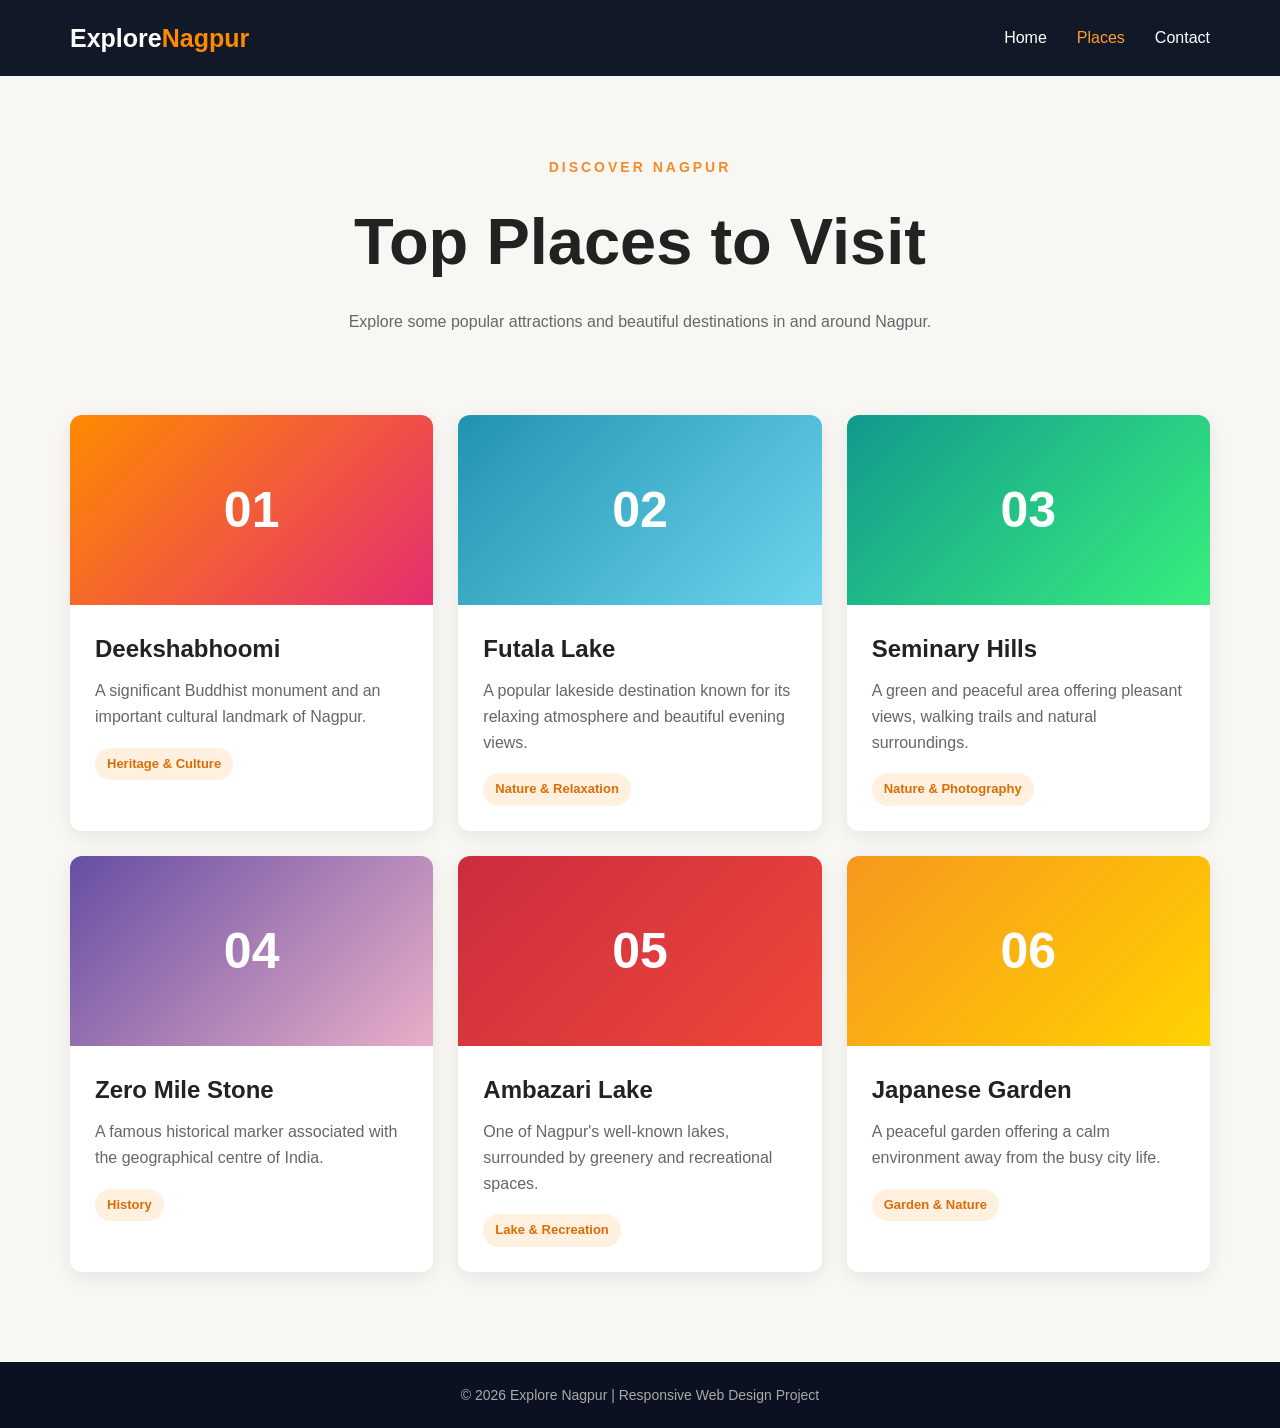
==== places.html @ eba38cfe "places added" ====
<!DOCTYPE html>
<html lang="en">
<head>
    <meta charset="UTF-8">
    <meta name="viewport" content="width=device-width, initial-scale=1.0">
    <title>Explore Nagpur | Places</title>
    <link rel="stylesheet" href="style.css">
</head>

<body>

<header>
    <nav class="navbar">
        <div class="logo">Explore<span>Nagpur</span></div>

        <ul class="nav-links">
            <li><a href="index.html">Home</a></li>
            <li><a href="places.html" class="active">Places</a></li>
            <li><a href="contact.html">Contact</a></li>
        </ul>
    </nav>
</header>

<main>

    <section class="page-header">
        <p class="section-label">DISCOVER NAGPUR</p>
        <h1>Top Places to Visit</h1>
        <p>
            Explore some popular attractions and beautiful destinations
            in and around Nagpur.
        </p>
    </section>

    <section class="places-container">

        <article class="place-card">
            <div class="place-image orange-bg">01</div>

            <div class="place-content">
                <h2>Deekshabhoomi</h2>
                <p>
                    A significant Buddhist monument and an important
                    cultural landmark of Nagpur.
                </p>
                <span>Heritage & Culture</span>
            </div>
        </article>

        <article class="place-card">
            <div class="place-image blue-bg">02</div>

            <div class="place-content">
                <h2>Futala Lake</h2>
                <p>
                    A popular lakeside destination known for its relaxing
                    atmosphere and beautiful evening views.
                </p>
                <span>Nature & Relaxation</span>
            </div>
        </article>

        <article class="place-card">
            <div class="place-image green-bg">03</div>

            <div class="place-content">
                <h2>Seminary Hills</h2>
                <p>
                    A green and peaceful area offering pleasant views,
                    walking trails and natural surroundings.
                </p>
                <span>Nature & Photography</span>
            </div>
        </article>

        <article class="place-card">
            <div class="place-image purple-bg">04</div>

            <div class="place-content">
                <h2>Zero Mile Stone</h2>
                <p>
                    A famous historical marker associated with the
                    geographical centre of India.
                </p>
                <span>History</span>
            </div>
        </article>

        <article class="place-card">
            <div class="place-image red-bg">05</div>

            <div class="place-content">
                <h2>Ambazari Lake</h2>
                <p>
                    One of Nagpur's well-known lakes, surrounded by
                    greenery and recreational spaces.
                </p>
                <span>Lake & Recreation</span>
            </div>
        </article>

        <article class="place-card">
            <div class="place-image yellow-bg">06</div>

            <div class="place-content">
                <h2>Japanese Garden</h2>
                <p>
                    A peaceful garden offering a calm environment away
                    from the busy city life.
                </p>
                <span>Garden & Nature</span>
            </div>
        </article>

    </section>

</main>

<footer>
    <p>© 2026 Explore Nagpur | Responsive Web Design Project</p>
</footer>

</body>
</html>
---- style.css ----
/* =========================
   RESET
========================= */

* {
    margin: 0;
    padding: 0;
    box-sizing: border-box;
}

html {
    scroll-behavior: smooth;
}

body {
    font-family: Arial, Helvetica, sans-serif;
    background: #f8f7f4;
    color: #222;
    line-height: 1.6;
}

a {
    text-decoration: none;
}

img {
    max-width: 100%;
    display: block;
}

/* =========================
   NAVBAR
========================= */

header {
    background: #111827;
}

.navbar {
    max-width: 1200px;
    margin: auto;
    padding: 18px 30px;

    display: flex;
    justify-content: space-between;
    align-items: center;
}

.logo {
    color: white;
    font-size: 25px;
    font-weight: bold;
}

.logo span {
    color: #ff8a00;
}

.nav-links {
    display: flex;
    gap: 30px;
    list-style: none;
}

.nav-links a {
    color: white;
    font-weight: 500;
    transition: 0.3s;
}

.nav-links a:hover,
.nav-links .active {
    color: #ff9d2e;
}

/* =========================
   HERO
========================= */

.hero {
    min-height: 600px;

    background:
        linear-gradient(
            rgba(0, 0, 0, 0.60),
            rgba(0, 0, 0, 0.60)
        ),
        linear-gradient(135deg, #e87500, #182848);

    display: flex;
    align-items: center;
    justify-content: center;

    text-align: center;
    color: white;
    padding: 40px 20px;
}

.hero-content {
    max-width: 750px;
}

.small-title,
.section-label {
    color: #f28c28;
    font-size: 14px;
    font-weight: bold;
    letter-spacing: 3px;
    margin-bottom: 12px;
}

.hero .small-title {
    color: #ffb45c;
}

.hero h1 {
    font-size: clamp(60px, 10vw, 110px);
    line-height: 1;
    margin-bottom: 10px;
}

.hero h2 {
    font-size: clamp(25px, 4vw, 42px);
    margin-bottom: 20px;
}

.hero p {
    font-size: 18px;
    max-width: 600px;
    margin: 0 auto 30px;
}

/* =========================
   BUTTON
========================= */

.btn {
    display: inline-block;
    border: none;
    background: #f28c28;
    color: white;

    padding: 13px 25px;
    border-radius: 6px;

    font-weight: bold;
    cursor: pointer;

    transition: 0.3s;
}

.btn:hover {
    background: #d96e08;
    transform: translateY(-2px);
}

/* =========================
   INTRO
========================= */

.intro {
    max-width: 1200px;
    margin: auto;
    padding: 90px 30px;

    display: grid;
    grid-template-columns: 1fr 1fr;
    gap: 60px;
    align-items: center;
}

.intro-text h2 {
    font-size: 42px;
    line-height: 1.2;
    margin-bottom: 25px;
}

.intro-text p {
    margin-bottom: 15px;
    color: #555;
}

.facts {
    display: grid;
    grid-template-columns: 1fr 1fr;
    gap: 20px;
}

.fact-card {
    background: white;
    padding: 25px;
    border-radius: 10px;

    box-shadow: 0 5px 20px rgba(0, 0, 0, 0.08);

    transition: 0.3s;
}

.fact-card:hover {
    transform: translateY(-6px);
}

.fact-card h3 {
    margin-bottom: 10px;
    color: #e87500;
}

.fact-card p {
    color: #666;
}

/* =========================
   CTA
========================= */

.cta {
    background: #111827;
    color: white;
    text-align: center;
    padding: 70px 20px;
}

.cta h2 {
    font-size: 38px;
    margin-bottom: 10px;
}

.cta p {
    margin-bottom: 25px;
    color: #d1d5db;
}

/* =========================
   PAGE HEADER
========================= */

.page-header {
    text-align: center;
    padding: 80px 20px 60px;
}

.page-header h1 {
    font-size: clamp(40px, 6vw, 65px);
    margin-bottom: 15px;
}

.page-header > p:last-child {
    max-width: 650px;
    margin: auto;
    color: #666;
}

/* =========================
   PLACES
========================= */

.places-container {
    max-width: 1200px;
    margin: auto;
    padding: 20px 30px 90px;

    display: grid;
    grid-template-columns: repeat(3, 1fr);
    gap: 25px;
}

.place-card {
    background: white;
    border-radius: 12px;
    overflow: hidden;

    box-shadow: 0 5px 20px rgba(0, 0, 0, 0.08);

    transition: 0.3s;
}

.place-card:hover {
    transform: translateY(-8px);
    box-shadow: 0 12px 30px rgba(0, 0, 0, 0.15);
}

.place-image {
    height: 190px;

    display: flex;
    align-items: center;
    justify-content: center;

    color: white;
    font-size: 50px;
    font-weight: bold;
}

.orange-bg {
    background: linear-gradient(135deg, #ff8a00, #e52e71);
}

.blue-bg {
    background: linear-gradient(135deg, #2193b0, #6dd5ed);
}

.green-bg {
    background: linear-gradient(135deg, #11998e, #38ef7d);
}

.purple-bg {
    background: linear-gradient(135deg, #654ea3, #eaafc8);
}

.red-bg {
    background: linear-gradient(135deg, #cb2d3e, #ef473a);
}

.yellow-bg {
    background: linear-gradient(135deg, #f7971e, #ffd200);
}

.place-content {
    padding: 25px;
}

.place-content h2 {
    margin-bottom: 10px;
}

.place-content p {
    color: #666;
    margin-bottom: 18px;
}

.place-content span {
    display: inline-block;
    background: #fff0df;
    color: #d96e08;

    padding: 6px 12px;
    border-radius: 20px;

    font-size: 13px;
    font-weight: bold;
}

/* =========================
   CONTACT
========================= */

.contact-section {
    max-width: 1100px;
    margin: auto;
    padding: 20px 30px 100px;

    display: grid;
    grid-template-columns: 1fr 1fr;
    gap: 60px;
}

.contact-info h2 {
    font-size: 38px;
    margin-bottom: 20px;
}

.contact-info > p {
    color: #666;
    margin-bottom: 30px;
}

.info-item {
    margin-bottom: 25px;
}

.info-item h3 {
    margin-bottom: 5px;
    color: #e87500;
}

.info-item p {
    color: #555;
}

.contact-form {
    background: white;
    padding: 30px;
    border-radius: 12px;

    box-shadow: 0 5px 20px rgba(0, 0, 0, 0.08);

    display: flex;
    flex-direction: column;
}

.contact-form label {
    margin-bottom: 6px;
    font-weight: bold;
}

.contact-form input,
.contact-form textarea {
    width: 100%;
    padding: 13px;

    border: 1px solid #ddd;
    border-radius: 6px;

    margin-bottom: 18px;

    font: inherit;
}

.contact-form input:focus,
.contact-form textarea:focus {
    outline: 2px solid #f28c28;
    border-color: transparent;
}

.contact-form textarea {
    resize: vertical;
}

.contact-form .btn {
    align-self: flex-start;
}

/* =========================
   FOOTER
========================= */

footer {
    background: #0b1120;
    color: #aaa;
    text-align: center;
    padding: 22px 15px;
    font-size: 14px;
}

/* =========================
   TABLET RESPONSIVE
========================= */

@media (max-width: 900px) {

    .intro {
        grid-template-columns: 1fr;
        gap: 40px;
    }

    .places-container {
        grid-template-columns: repeat(2, 1fr);
    }

    .contact-section {
        grid-template-columns: 1fr;
        gap: 40px;
    }
}

/* =========================
   MOBILE RESPONSIVE
========================= */

@media (max-width: 600px) {

    .navbar {
        flex-direction: column;
        gap: 15px;
        padding: 18px 15px;
    }

    .nav-links {
        gap: 18px;
        flex-wrap: wrap;
        justify-content: center;
    }

    .hero {
        min-height: 500px;
    }

    .hero p {
        font-size: 16px;
    }

    .intro {
        padding: 60px 20px;
    }

    .intro-text h2 {
        font-size: 32px;
    }

    .facts {
        grid-template-columns: 1fr;
    }

    .cta h2 {
        font-size: 30px;
    }

    .page-header {
        padding: 60px 20px 40px;
    }

    .places-container {
        grid-template-columns: 1fr;
        padding: 10px 20px 60px;
    }

    .contact-section {
        padding: 10px 20px 60px;
    }

    .contact-info h2 {
        font-size: 30px;
    }

    .contact-form {
        padding: 22px;
    }

    footer {
        font-size: 12px;
    }
}
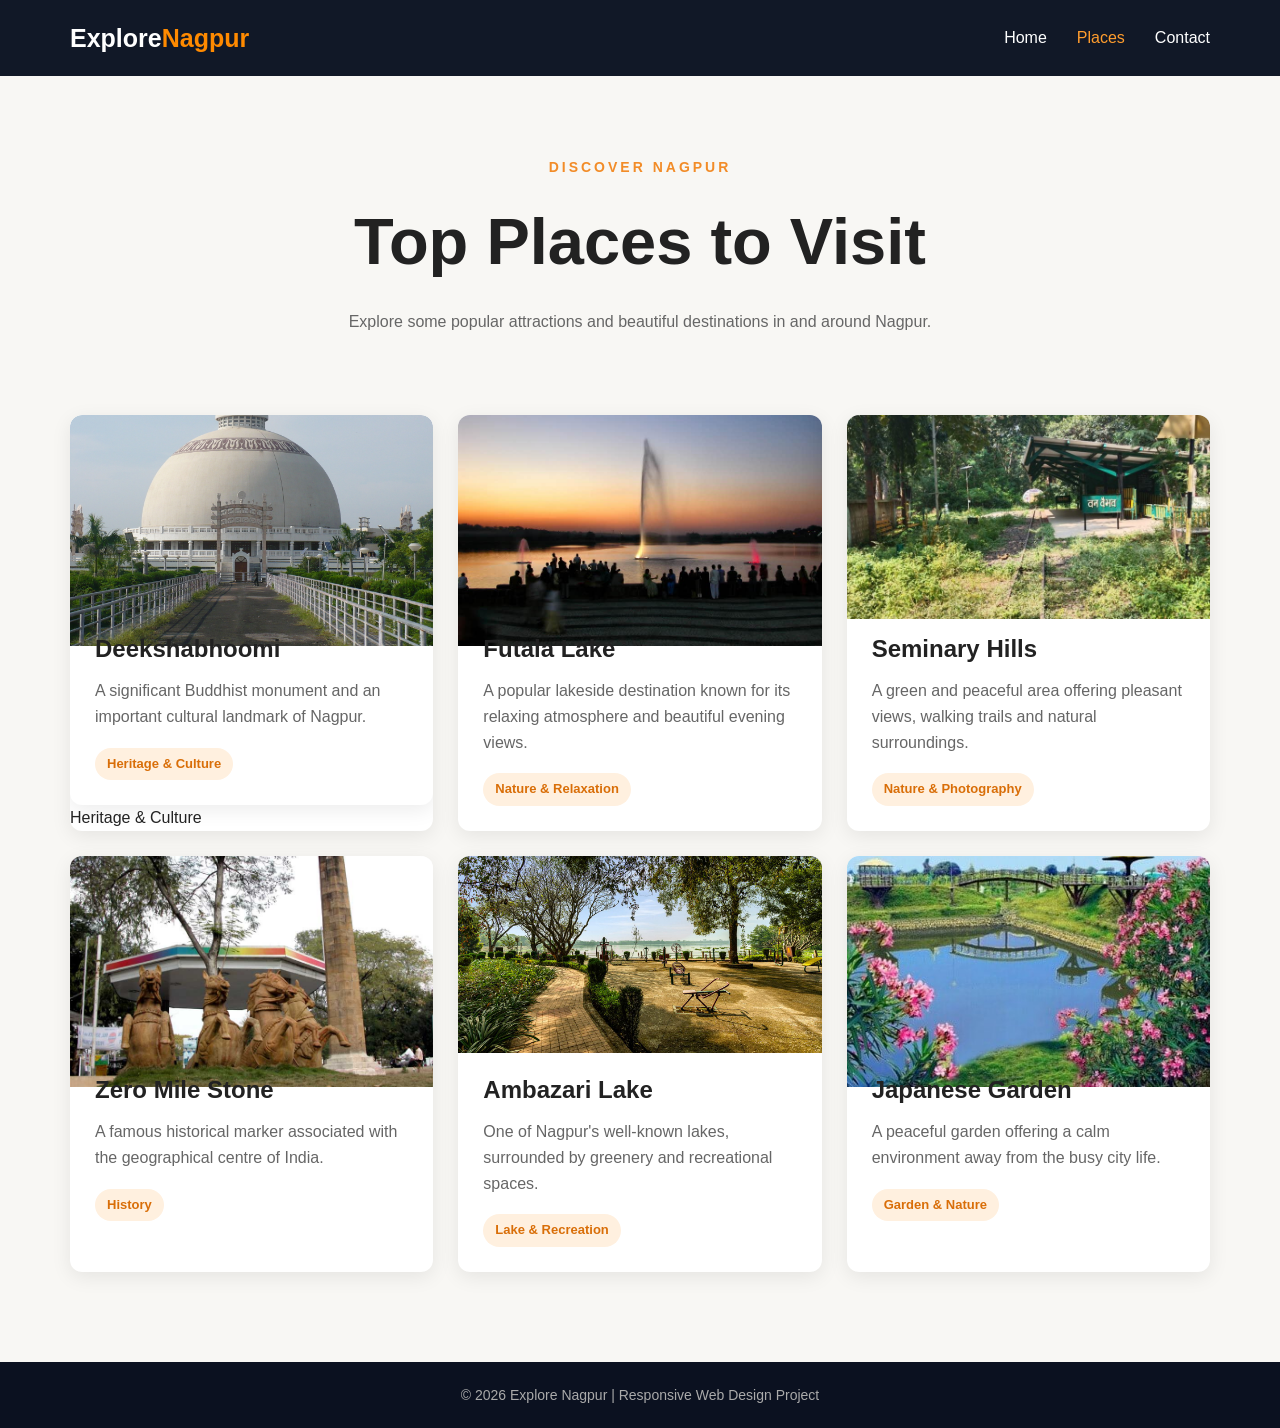
==== commit 43b7128c: "image added" ====
--- a/places.html
+++ b/places.html
@@ -35,20 +35,27 @@
     <section class="places-container">
 
         <article class="place-card">
-            <div class="place-image orange-bg">01</div>
+          <article class="place-card">
+    <div class="place-image">
+        <img src="./img/Dheekshabhoom.jpg" alt="Deekshabhoomi">
+    </img>
+    </div>
 
-            <div class="place-content">
-                <h2>Deekshabhoomi</h2>
-                <p>
-                    A significant Buddhist monument and an important
-                    cultural landmark of Nagpur.
-                </p>
+    <div class="place-content">
+        <h2>Deekshabhoomi</h2>
+        <p>A significant Buddhist monument and an important cultural landmark of Nagpur.</p>
+        <span>Heritage & Culture</span>
+    </div>
+</article>
+
                 <span>Heritage & Culture</span>
             </div>
         </article>
 
         <article class="place-card">
-            <div class="place-image blue-bg">02</div>
+            <div class="place-image ">
+                  <img src="./img/nagpur-futala-lake.jpg" alt="flute lake">
+            </div>
 
             <div class="place-content">
                 <h2>Futala Lake</h2>
@@ -61,7 +68,10 @@
         </article>
 
         <article class="place-card">
-            <div class="place-image green-bg">03</div>
+            <div class="place-image">
+  <img src="./img/3lji0i-Seminary-Hills-Balodyan-Vanbala-780x470.jpg" alt="seminar">
+            
+            </div>
 
             <div class="place-content">
                 <h2>Seminary Hills</h2>
@@ -74,7 +84,9 @@
         </article>
 
         <article class="place-card">
-            <div class="place-image purple-bg">04</div>
+            <div class="place-image ">
+                  <img src="./img/Zero_mile_nagpur.jpg" alt="Deekshabhoomi">
+            </div>
 
             <div class="place-content">
                 <h2>Zero Mile Stone</h2>
@@ -87,7 +99,9 @@
         </article>
 
         <article class="place-card">
-            <div class="place-image red-bg">05</div>
+            <div class="place-image ">
+                  <img src="./img/ambazari-lake-&-garden-nagpur.jfif" alt="ambazari">
+            </div>
 
             <div class="place-content">
                 <h2>Ambazari Lake</h2>
@@ -100,7 +114,9 @@
         </article>
 
         <article class="place-card">
-            <div class="place-image yellow-bg">06</div>
+            <div class="place-image ">
+                  <img src="./img/japanese-rose-garden-nagpur.jpg" alt="Japanese">
+            </div>
 
             <div class="place-content">
                 <h2>Japanese Garden</h2>
--- a/style.css
+++ b/style.css
@@ -432,6 +432,8 @@
     font-size: 14px;
 }
 
+
+
 /* =========================
    TABLET RESPONSIVE
 ========================= */
@@ -520,3 +522,10 @@
         font-size: 12px;
     }
 }
+@media (max-width: 900px) {
+    /* Tablet */
+}
+
+@media (max-width: 600px) {
+    /* Mobile */
+}
